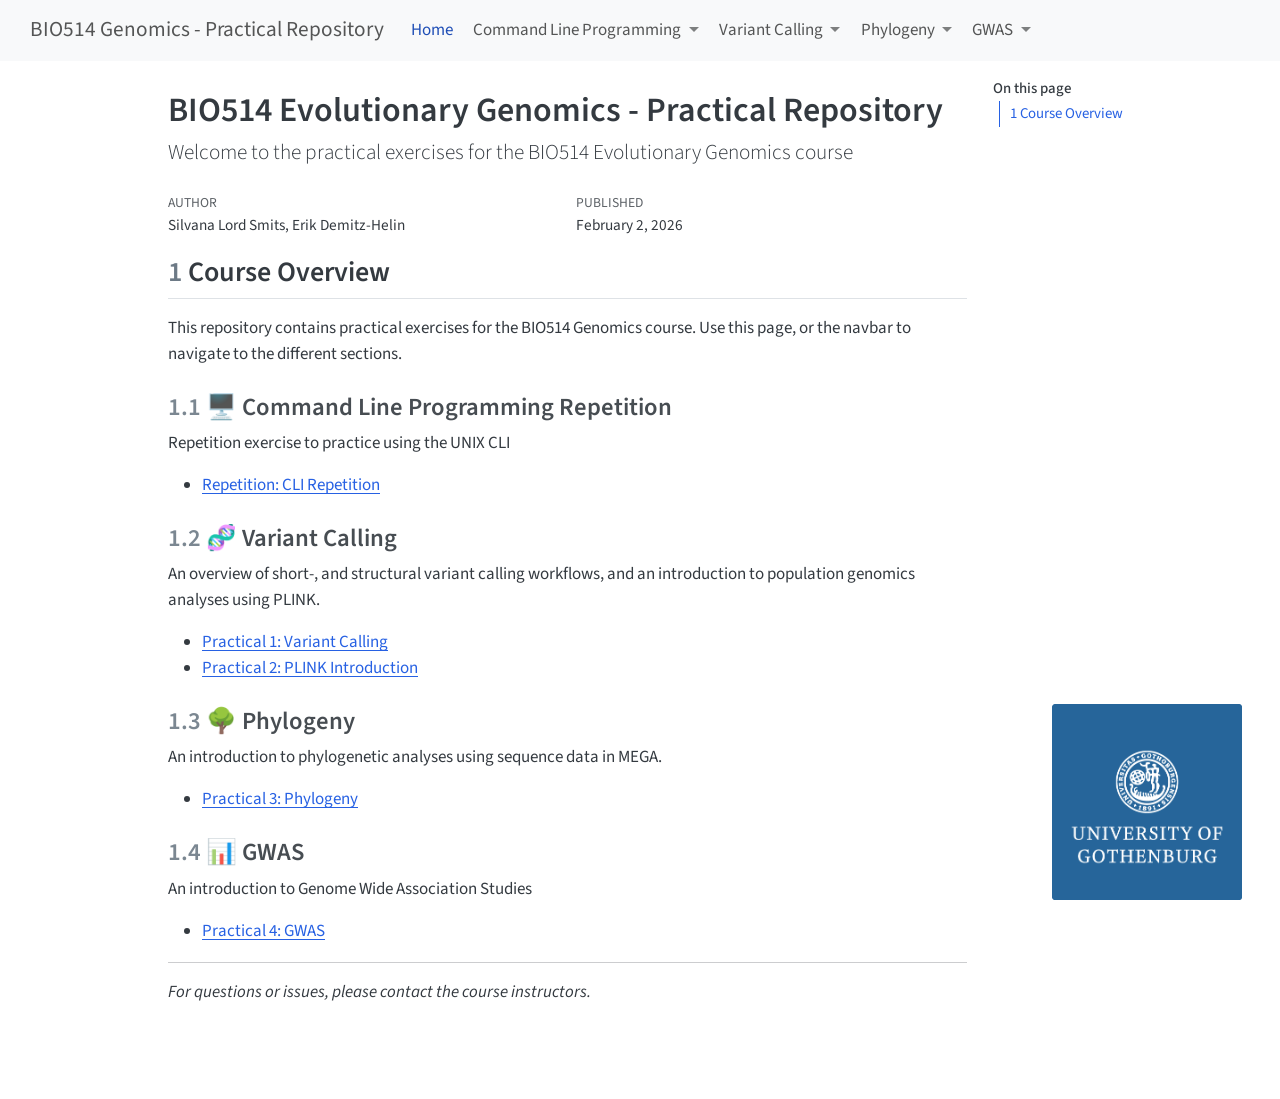
==== index.html @ 04f2d273 "Built site for gh-pages" ====
<!DOCTYPE html>
<html xmlns="http://www.w3.org/1999/xhtml" lang="en" xml:lang="en"><head>

<meta charset="utf-8">
<meta name="generator" content="quarto-1.7.32">

<meta name="viewport" content="width=device-width, initial-scale=1.0, user-scalable=yes">

<meta name="author" content="Silvana Lord Smits, Erik Demitz-Helin">
<meta name="dcterms.date" content="2026-02-02">

<title>BIO514 Evolutionary Genomics - Practical Repository – BIO514 Genomics - Practical Repository</title>
<style>
code{white-space: pre-wrap;}
span.smallcaps{font-variant: small-caps;}
div.columns{display: flex; gap: min(4vw, 1.5em);}
div.column{flex: auto; overflow-x: auto;}
div.hanging-indent{margin-left: 1.5em; text-indent: -1.5em;}
ul.task-list{list-style: none;}
ul.task-list li input[type="checkbox"] {
  width: 0.8em;
  margin: 0 0.8em 0.2em -1em; /* quarto-specific, see https://github.com/quarto-dev/quarto-cli/issues/4556 */ 
  vertical-align: middle;
}
</style>


<script src="site_libs/quarto-nav/quarto-nav.js"></script>
<script src="site_libs/quarto-nav/headroom.min.js"></script>
<script src="site_libs/clipboard/clipboard.min.js"></script>
<script src="site_libs/quarto-search/autocomplete.umd.js"></script>
<script src="site_libs/quarto-search/fuse.min.js"></script>
<script src="site_libs/quarto-search/quarto-search.js"></script>
<meta name="quarto:offset" content="./">
<script src="site_libs/quarto-html/quarto.js" type="module"></script>
<script src="site_libs/quarto-html/tabsets/tabsets.js" type="module"></script>
<script src="site_libs/quarto-html/popper.min.js"></script>
<script src="site_libs/quarto-html/tippy.umd.min.js"></script>
<script src="site_libs/quarto-html/anchor.min.js"></script>
<link href="site_libs/quarto-html/tippy.css" rel="stylesheet">
<link href="site_libs/quarto-html/quarto-syntax-highlighting-37eea08aefeeee20ff55810ff984fec1.css" rel="stylesheet" id="quarto-text-highlighting-styles">
<script src="site_libs/bootstrap/bootstrap.min.js"></script>
<link href="site_libs/bootstrap/bootstrap-icons.css" rel="stylesheet">
<link href="site_libs/bootstrap/bootstrap-adb0c71b403cee9d90411bdf5bf74095.min.css" rel="stylesheet" append-hash="true" id="quarto-bootstrap" data-mode="light">
<script id="quarto-search-options" type="application/json">{
  "location": "navbar",
  "copy-button": false,
  "collapse-after": 3,
  "panel-placement": "end",
  "type": "overlay",
  "limit": 50,
  "keyboard-shortcut": [
    "f",
    "/",
    "s"
  ],
  "show-item-context": false,
  "language": {
    "search-no-results-text": "No results",
    "search-matching-documents-text": "matching documents",
    "search-copy-link-title": "Copy link to search",
    "search-hide-matches-text": "Hide additional matches",
    "search-more-match-text": "more match in this document",
    "search-more-matches-text": "more matches in this document",
    "search-clear-button-title": "Clear",
    "search-text-placeholder": "",
    "search-detached-cancel-button-title": "Cancel",
    "search-submit-button-title": "Submit",
    "search-label": "Search"
  }
}</script>


<link rel="stylesheet" href="pages/styles.css">
</head>

<body class="nav-fixed quarto-light">

<div id="quarto-search-results"></div>
  <header id="quarto-header" class="headroom fixed-top">
    <nav class="navbar navbar-expand-lg " data-bs-theme="dark">
      <div class="navbar-container container-fluid">
      <div class="navbar-brand-container mx-auto">
    <a class="navbar-brand" href="./index.html">
    <span class="navbar-title">BIO514 Genomics - Practical Repository</span>
    </a>
  </div>
            <div id="quarto-search" class="" title="Search"></div>
          <button class="navbar-toggler" type="button" data-bs-toggle="collapse" data-bs-target="#navbarCollapse" aria-controls="navbarCollapse" role="menu" aria-expanded="false" aria-label="Toggle navigation" onclick="if (window.quartoToggleHeadroom) { window.quartoToggleHeadroom(); }">
  <span class="navbar-toggler-icon"></span>
</button>
          <div class="collapse navbar-collapse" id="navbarCollapse">
            <ul class="navbar-nav navbar-nav-scroll me-auto">
  <li class="nav-item">
    <a class="nav-link active" href="./index.html" aria-current="page"> 
<span class="menu-text">Home</span></a>
  </li>  
  <li class="nav-item dropdown ">
    <a class="nav-link dropdown-toggle" href="#" id="nav-menu-command-line-programming" role="link" data-bs-toggle="dropdown" aria-expanded="false">
 <span class="menu-text">Command Line Programming</span>
    </a>
    <ul class="dropdown-menu" aria-labelledby="nav-menu-command-line-programming">    
        <li class="dropdown-header">Command Line Programming Repetition</li>
        <li>
    <a class="dropdown-item" href="./practicals/Practicals - CLI/PRACTICAL_COMMAND_LINE_REPETITION.html">
 <span class="dropdown-text">Repetition: CLI Repetition</span></a>
  </li>  
    </ul>
  </li>
  <li class="nav-item dropdown ">
    <a class="nav-link dropdown-toggle" href="#" id="nav-menu-variant-calling" role="link" data-bs-toggle="dropdown" aria-expanded="false">
 <span class="menu-text">Variant Calling</span>
    </a>
    <ul class="dropdown-menu" aria-labelledby="nav-menu-variant-calling">    
        <li class="dropdown-header">Variant Calling</li>
        <li>
    <a class="dropdown-item" href="./practicals/Practicals - Variant Calling/PRACTICAL_VARIANT_CALLING.html">
 <span class="dropdown-text">Practical 1: Variant Calling</span></a>
  </li>  
        <li>
    <a class="dropdown-item" href="./practicals/Practicals - Variant Calling/PRACTICAL_PLINK_INTRO.html">
 <span class="dropdown-text">Practical 2: PLINK Introduction</span></a>
  </li>  
    </ul>
  </li>
  <li class="nav-item dropdown ">
    <a class="nav-link dropdown-toggle" href="#" id="nav-menu-phylogeny" role="link" data-bs-toggle="dropdown" aria-expanded="false">
 <span class="menu-text">Phylogeny</span>
    </a>
    <ul class="dropdown-menu" aria-labelledby="nav-menu-phylogeny">    
        <li>
    <a class="dropdown-item" href="./practicals/Practicals - Phylogeny/PRACTICAL_PHYLOGENY.html">
 <span class="dropdown-text">Practical 3: Phylogeny</span></a>
  </li>  
    </ul>
  </li>
  <li class="nav-item dropdown ">
    <a class="nav-link dropdown-toggle" href="#" id="nav-menu-gwas" role="link" data-bs-toggle="dropdown" aria-expanded="false">
 <span class="menu-text">GWAS</span>
    </a>
    <ul class="dropdown-menu" aria-labelledby="nav-menu-gwas">    
        <li>
    <a class="dropdown-item" href="./practicals/Practicals - Phylogeny/PRACTICAL_GWAS.qmd">
 <span class="dropdown-text">Practical 3: GWAS</span></a>
  </li>  
    </ul>
  </li>
</ul>
          </div> <!-- /navcollapse -->
            <div class="quarto-navbar-tools">
</div>
      </div> <!-- /container-fluid -->
    </nav>
</header>
<!-- content -->
<div id="quarto-content" class="quarto-container page-columns page-rows-contents page-layout-article page-navbar">
<!-- sidebar -->
<!-- margin-sidebar -->
    <div id="quarto-margin-sidebar" class="sidebar margin-sidebar">
        <nav id="TOC" role="doc-toc" class="toc-active">
    <h2 id="toc-title">On this page</h2>
   
  <ul>
  <li><a href="#course-overview" id="toc-course-overview" class="nav-link active" data-scroll-target="#course-overview"><span class="header-section-number">1</span> Course Overview</a>
  <ul class="collapse">
  <li><a href="#command-line-programming-repetition" id="toc-command-line-programming-repetition" class="nav-link" data-scroll-target="#command-line-programming-repetition"><span class="header-section-number">1.1</span> 🖥️ Command Line Programming Repetition</a></li>
  <li><a href="#variant-calling" id="toc-variant-calling" class="nav-link" data-scroll-target="#variant-calling"><span class="header-section-number">1.2</span> 🧬 Variant Calling</a></li>
  <li><a href="#phylogeny" id="toc-phylogeny" class="nav-link" data-scroll-target="#phylogeny"><span class="header-section-number">1.3</span> 🌳 Phylogeny</a></li>
  <li><a href="#gwas" id="toc-gwas" class="nav-link" data-scroll-target="#gwas"><span class="header-section-number">1.4</span> 📊 GWAS</a></li>
  </ul></li>
  </ul>
</nav>
    </div>
<!-- main -->
<main class="content" id="quarto-document-content">

<header id="title-block-header" class="quarto-title-block default">
<div class="quarto-title">
<h1 class="title">BIO514 Evolutionary Genomics - Practical Repository</h1>
<p class="subtitle lead">Welcome to the practical exercises for the BIO514 Evolutionary Genomics course</p>
</div>



<div class="quarto-title-meta">

    <div>
    <div class="quarto-title-meta-heading">Author</div>
    <div class="quarto-title-meta-contents">
             <p>Silvana Lord Smits, Erik Demitz-Helin </p>
          </div>
  </div>
    
    <div>
    <div class="quarto-title-meta-heading">Published</div>
    <div class="quarto-title-meta-contents">
      <p class="date">February 2, 2026</p>
    </div>
  </div>
  
    
  </div>
  


</header>


<section id="course-overview" class="level2" data-number="1">
<h2 data-number="1" class="anchored" data-anchor-id="course-overview"><span class="header-section-number">1</span> Course Overview</h2>
<p>This repository contains practical exercises for the BIO514 Genomics course. Use this page, or the navbar to navigate to the different sections.</p>
<section id="command-line-programming-repetition" class="level3" data-number="1.1">
<h3 data-number="1.1" class="anchored" data-anchor-id="command-line-programming-repetition"><span class="header-section-number">1.1</span> 🖥️ Command Line Programming Repetition</h3>
<p>Repetition exercise to practice using the UNIX CLI</p>
<ul>
<li><strong><a href="./practicals/Practicals - CLI/PRACTICAL_COMMAND_LINE_REPETITION.html">Repetition: CLI Repetition</a></strong></li>
</ul>
</section>
<section id="variant-calling" class="level3" data-number="1.2">
<h3 data-number="1.2" class="anchored" data-anchor-id="variant-calling"><span class="header-section-number">1.2</span> 🧬 Variant Calling</h3>
<p>An overview of short-, and structural variant calling workflows, and an introduction to population genomics analyses using PLINK.</p>
<ul>
<li><strong><a href="./practicals/Practicals - Variant Calling/PRACTICAL_VARIANT_CALLING.html">Practical 1: Variant Calling</a></strong></li>
<li><strong><a href="./practicals/Practicals - Variant Calling/PRACTICAL_PLINK_INTRO.html">Practical 2: PLINK Introduction</a></strong></li>
</ul>
</section>
<section id="phylogeny" class="level3" data-number="1.3">
<h3 data-number="1.3" class="anchored" data-anchor-id="phylogeny"><span class="header-section-number">1.3</span> 🌳 Phylogeny</h3>
<p>An introduction to phylogenetic analyses using sequence data in MEGA.</p>
<ul>
<li><strong><a href="./practicals/Practicals - Phylogeny/PRACTICAL_PHYLOGENY.html">Practical 3: Phylogeny</a></strong></li>
</ul>
</section>
<section id="gwas" class="level3" data-number="1.4">
<h3 data-number="1.4" class="anchored" data-anchor-id="gwas"><span class="header-section-number">1.4</span> 📊 GWAS</h3>
<p>An introduction to Genome Wide Association Studies</p>
<ul>
<li><strong><a href="./practicals/Practicals - GWAS/PRACTICAL_GWAS.html">Practical 4: GWAS</a></strong></li>
</ul>
<hr>
<p><em>For questions or issues, please contact the course instructors.</em></p>


</section>
</section>

</main> <!-- /main -->
<script id="quarto-html-after-body" type="application/javascript">
  window.document.addEventListener("DOMContentLoaded", function (event) {
    const icon = "";
    const anchorJS = new window.AnchorJS();
    anchorJS.options = {
      placement: 'right',
      icon: icon
    };
    anchorJS.add('.anchored');
    const isCodeAnnotation = (el) => {
      for (const clz of el.classList) {
        if (clz.startsWith('code-annotation-')) {                     
          return true;
        }
      }
      return false;
    }
    const onCopySuccess = function(e) {
      // button target
      const button = e.trigger;
      // don't keep focus
      button.blur();
      // flash "checked"
      button.classList.add('code-copy-button-checked');
      var currentTitle = button.getAttribute("title");
      button.setAttribute("title", "Copied!");
      let tooltip;
      if (window.bootstrap) {
        button.setAttribute("data-bs-toggle", "tooltip");
        button.setAttribute("data-bs-placement", "left");
        button.setAttribute("data-bs-title", "Copied!");
        tooltip = new bootstrap.Tooltip(button, 
          { trigger: "manual", 
            customClass: "code-copy-button-tooltip",
            offset: [0, -8]});
        tooltip.show();    
      }
      setTimeout(function() {
        if (tooltip) {
          tooltip.hide();
          button.removeAttribute("data-bs-title");
          button.removeAttribute("data-bs-toggle");
          button.removeAttribute("data-bs-placement");
        }
        button.setAttribute("title", currentTitle);
        button.classList.remove('code-copy-button-checked');
      }, 1000);
      // clear code selection
      e.clearSelection();
    }
    const getTextToCopy = function(trigger) {
        const codeEl = trigger.previousElementSibling.cloneNode(true);
        for (const childEl of codeEl.children) {
          if (isCodeAnnotation(childEl)) {
            childEl.remove();
          }
        }
        return codeEl.innerText;
    }
    const clipboard = new window.ClipboardJS('.code-copy-button:not([data-in-quarto-modal])', {
      text: getTextToCopy
    });
    clipboard.on('success', onCopySuccess);
    if (window.document.getElementById('quarto-embedded-source-code-modal')) {
      const clipboardModal = new window.ClipboardJS('.code-copy-button[data-in-quarto-modal]', {
        text: getTextToCopy,
        container: window.document.getElementById('quarto-embedded-source-code-modal')
      });
      clipboardModal.on('success', onCopySuccess);
    }
      var localhostRegex = new RegExp(/^(?:http|https):\/\/localhost\:?[0-9]*\//);
      var mailtoRegex = new RegExp(/^mailto:/);
        var filterRegex = new RegExp('/' + window.location.host + '/');
      var isInternal = (href) => {
          return filterRegex.test(href) || localhostRegex.test(href) || mailtoRegex.test(href);
      }
      // Inspect non-navigation links and adorn them if external
     var links = window.document.querySelectorAll('a[href]:not(.nav-link):not(.navbar-brand):not(.toc-action):not(.sidebar-link):not(.sidebar-item-toggle):not(.pagination-link):not(.no-external):not([aria-hidden]):not(.dropdown-item):not(.quarto-navigation-tool):not(.about-link)');
      for (var i=0; i<links.length; i++) {
        const link = links[i];
        if (!isInternal(link.href)) {
          // undo the damage that might have been done by quarto-nav.js in the case of
          // links that we want to consider external
          if (link.dataset.originalHref !== undefined) {
            link.href = link.dataset.originalHref;
          }
            // target, if specified
            link.setAttribute("target", "_blank");
            if (link.getAttribute("rel") === null) {
              link.setAttribute("rel", "noopener");
            }
        }
      }
    function tippyHover(el, contentFn, onTriggerFn, onUntriggerFn) {
      const config = {
        allowHTML: true,
        maxWidth: 500,
        delay: 100,
        arrow: false,
        appendTo: function(el) {
            return el.parentElement;
        },
        interactive: true,
        interactiveBorder: 10,
        theme: 'quarto',
        placement: 'bottom-start',
      };
      if (contentFn) {
        config.content = contentFn;
      }
      if (onTriggerFn) {
        config.onTrigger = onTriggerFn;
      }
      if (onUntriggerFn) {
        config.onUntrigger = onUntriggerFn;
      }
      window.tippy(el, config); 
    }
    const noterefs = window.document.querySelectorAll('a[role="doc-noteref"]');
    for (var i=0; i<noterefs.length; i++) {
      const ref = noterefs[i];
      tippyHover(ref, function() {
        // use id or data attribute instead here
        let href = ref.getAttribute('data-footnote-href') || ref.getAttribute('href');
        try { href = new URL(href).hash; } catch {}
        const id = href.replace(/^#\/?/, "");
        const note = window.document.getElementById(id);
        if (note) {
          return note.innerHTML;
        } else {
          return "";
        }
      });
    }
    const xrefs = window.document.querySelectorAll('a.quarto-xref');
    const processXRef = (id, note) => {
      // Strip column container classes
      const stripColumnClz = (el) => {
        el.classList.remove("page-full", "page-columns");
        if (el.children) {
          for (const child of el.children) {
            stripColumnClz(child);
          }
        }
      }
      stripColumnClz(note)
      if (id === null || id.startsWith('sec-')) {
        // Special case sections, only their first couple elements
        const container = document.createElement("div");
        if (note.children && note.children.length > 2) {
          container.appendChild(note.children[0].cloneNode(true));
          for (let i = 1; i < note.children.length; i++) {
            const child = note.children[i];
            if (child.tagName === "P" && child.innerText === "") {
              continue;
            } else {
              container.appendChild(child.cloneNode(true));
              break;
            }
          }
          if (window.Quarto?.typesetMath) {
            window.Quarto.typesetMath(container);
          }
          return container.innerHTML
        } else {
          if (window.Quarto?.typesetMath) {
            window.Quarto.typesetMath(note);
          }
          return note.innerHTML;
        }
      } else {
        // Remove any anchor links if they are present
        const anchorLink = note.querySelector('a.anchorjs-link');
        if (anchorLink) {
          anchorLink.remove();
        }
        if (window.Quarto?.typesetMath) {
          window.Quarto.typesetMath(note);
        }
        if (note.classList.contains("callout")) {
          return note.outerHTML;
        } else {
          return note.innerHTML;
        }
      }
    }
    for (var i=0; i<xrefs.length; i++) {
      const xref = xrefs[i];
      tippyHover(xref, undefined, function(instance) {
        instance.disable();
        let url = xref.getAttribute('href');
        let hash = undefined; 
        if (url.startsWith('#')) {
          hash = url;
        } else {
          try { hash = new URL(url).hash; } catch {}
        }
        if (hash) {
          const id = hash.replace(/^#\/?/, "");
          const note = window.document.getElementById(id);
          if (note !== null) {
            try {
              const html = processXRef(id, note.cloneNode(true));
              instance.setContent(html);
            } finally {
              instance.enable();
              instance.show();
            }
          } else {
            // See if we can fetch this
            fetch(url.split('#')[0])
            .then(res => res.text())
            .then(html => {
              const parser = new DOMParser();
              const htmlDoc = parser.parseFromString(html, "text/html");
              const note = htmlDoc.getElementById(id);
              if (note !== null) {
                const html = processXRef(id, note);
                instance.setContent(html);
              } 
            }).finally(() => {
              instance.enable();
              instance.show();
            });
          }
        } else {
          // See if we can fetch a full url (with no hash to target)
          // This is a special case and we should probably do some content thinning / targeting
          fetch(url)
          .then(res => res.text())
          .then(html => {
            const parser = new DOMParser();
            const htmlDoc = parser.parseFromString(html, "text/html");
            const note = htmlDoc.querySelector('main.content');
            if (note !== null) {
              // This should only happen for chapter cross references
              // (since there is no id in the URL)
              // remove the first header
              if (note.children.length > 0 && note.children[0].tagName === "HEADER") {
                note.children[0].remove();
              }
              const html = processXRef(null, note);
              instance.setContent(html);
            } 
          }).finally(() => {
            instance.enable();
            instance.show();
          });
        }
      }, function(instance) {
      });
    }
        let selectedAnnoteEl;
        const selectorForAnnotation = ( cell, annotation) => {
          let cellAttr = 'data-code-cell="' + cell + '"';
          let lineAttr = 'data-code-annotation="' +  annotation + '"';
          const selector = 'span[' + cellAttr + '][' + lineAttr + ']';
          return selector;
        }
        const selectCodeLines = (annoteEl) => {
          const doc = window.document;
          const targetCell = annoteEl.getAttribute("data-target-cell");
          const targetAnnotation = annoteEl.getAttribute("data-target-annotation");
          const annoteSpan = window.document.querySelector(selectorForAnnotation(targetCell, targetAnnotation));
          const lines = annoteSpan.getAttribute("data-code-lines").split(",");
          const lineIds = lines.map((line) => {
            return targetCell + "-" + line;
          })
          let top = null;
          let height = null;
          let parent = null;
          if (lineIds.length > 0) {
              //compute the position of the single el (top and bottom and make a div)
              const el = window.document.getElementById(lineIds[0]);
              top = el.offsetTop;
              height = el.offsetHeight;
              parent = el.parentElement.parentElement;
            if (lineIds.length > 1) {
              const lastEl = window.document.getElementById(lineIds[lineIds.length - 1]);
              const bottom = lastEl.offsetTop + lastEl.offsetHeight;
              height = bottom - top;
            }
            if (top !== null && height !== null && parent !== null) {
              // cook up a div (if necessary) and position it 
              let div = window.document.getElementById("code-annotation-line-highlight");
              if (div === null) {
                div = window.document.createElement("div");
                div.setAttribute("id", "code-annotation-line-highlight");
                div.style.position = 'absolute';
                parent.appendChild(div);
              }
              div.style.top = top - 2 + "px";
              div.style.height = height + 4 + "px";
              div.style.left = 0;
              let gutterDiv = window.document.getElementById("code-annotation-line-highlight-gutter");
              if (gutterDiv === null) {
                gutterDiv = window.document.createElement("div");
                gutterDiv.setAttribute("id", "code-annotation-line-highlight-gutter");
                gutterDiv.style.position = 'absolute';
                const codeCell = window.document.getElementById(targetCell);
                const gutter = codeCell.querySelector('.code-annotation-gutter');
                gutter.appendChild(gutterDiv);
              }
              gutterDiv.style.top = top - 2 + "px";
              gutterDiv.style.height = height + 4 + "px";
            }
            selectedAnnoteEl = annoteEl;
          }
        };
        const unselectCodeLines = () => {
          const elementsIds = ["code-annotation-line-highlight", "code-annotation-line-highlight-gutter"];
          elementsIds.forEach((elId) => {
            const div = window.document.getElementById(elId);
            if (div) {
              div.remove();
            }
          });
          selectedAnnoteEl = undefined;
        };
          // Handle positioning of the toggle
      window.addEventListener(
        "resize",
        throttle(() => {
          elRect = undefined;
          if (selectedAnnoteEl) {
            selectCodeLines(selectedAnnoteEl);
          }
        }, 10)
      );
      function throttle(fn, ms) {
      let throttle = false;
      let timer;
        return (...args) => {
          if(!throttle) { // first call gets through
              fn.apply(this, args);
              throttle = true;
          } else { // all the others get throttled
              if(timer) clearTimeout(timer); // cancel #2
              timer = setTimeout(() => {
                fn.apply(this, args);
                timer = throttle = false;
              }, ms);
          }
        };
      }
        // Attach click handler to the DT
        const annoteDls = window.document.querySelectorAll('dt[data-target-cell]');
        for (const annoteDlNode of annoteDls) {
          annoteDlNode.addEventListener('click', (event) => {
            const clickedEl = event.target;
            if (clickedEl !== selectedAnnoteEl) {
              unselectCodeLines();
              const activeEl = window.document.querySelector('dt[data-target-cell].code-annotation-active');
              if (activeEl) {
                activeEl.classList.remove('code-annotation-active');
              }
              selectCodeLines(clickedEl);
              clickedEl.classList.add('code-annotation-active');
            } else {
              // Unselect the line
              unselectCodeLines();
              clickedEl.classList.remove('code-annotation-active');
            }
          });
        }
    const findCites = (el) => {
      const parentEl = el.parentElement;
      if (parentEl) {
        const cites = parentEl.dataset.cites;
        if (cites) {
          return {
            el,
            cites: cites.split(' ')
          };
        } else {
          return findCites(el.parentElement)
        }
      } else {
        return undefined;
      }
    };
    var bibliorefs = window.document.querySelectorAll('a[role="doc-biblioref"]');
    for (var i=0; i<bibliorefs.length; i++) {
      const ref = bibliorefs[i];
      const citeInfo = findCites(ref);
      if (citeInfo) {
        tippyHover(citeInfo.el, function() {
          var popup = window.document.createElement('div');
          citeInfo.cites.forEach(function(cite) {
            var citeDiv = window.document.createElement('div');
            citeDiv.classList.add('hanging-indent');
            citeDiv.classList.add('csl-entry');
            var biblioDiv = window.document.getElementById('ref-' + cite);
            if (biblioDiv) {
              citeDiv.innerHTML = biblioDiv.innerHTML;
            }
            popup.appendChild(citeDiv);
          });
          return popup.innerHTML;
        });
      }
    }
  });
  </script>
</div> <!-- /content -->




</body></html>
---- site_libs/quarto-html/tippy.css ----
.tippy-box[data-animation=fade][data-state=hidden]{opacity:0}[data-tippy-root]{max-width:calc(100vw - 10px)}.tippy-box{position:relative;background-color:#333;color:#fff;border-radius:4px;font-size:14px;line-height:1.4;white-space:normal;outline:0;transition-property:transform,visibility,opacity}.tippy-box[data-placement^=top]>.tippy-arrow{bottom:0}.tippy-box[data-placement^=top]>.tippy-arrow:before{bottom:-7px;left:0;border-width:8px 8px 0;border-top-color:initial;transform-origin:center top}.tippy-box[data-placement^=bottom]>.tippy-arrow{top:0}.tippy-box[data-placement^=bottom]>.tippy-arrow:before{top:-7px;left:0;border-width:0 8px 8px;border-bottom-color:initial;transform-origin:center bottom}.tippy-box[data-placement^=left]>.tippy-arrow{right:0}.tippy-box[data-placement^=left]>.tippy-arrow:before{border-width:8px 0 8px 8px;border-left-color:initial;right:-7px;transform-origin:center left}.tippy-box[data-placement^=right]>.tippy-arrow{left:0}.tippy-box[data-placement^=right]>.tippy-arrow:before{left:-7px;border-width:8px 8px 8px 0;border-right-color:initial;transform-origin:center right}.tippy-box[data-inertia][data-state=visible]{transition-timing-function:cubic-bezier(.54,1.5,.38,1.11)}.tippy-arrow{width:16px;height:16px;color:#333}.tippy-arrow:before{content:"";position:absolute;border-color:transparent;border-style:solid}.tippy-content{position:relative;padding:5px 9px;z-index:1}
---- site_libs/quarto-html/quarto-syntax-highlighting-37eea08aefeeee20ff55810ff984fec1.css ----
/* quarto syntax highlight colors */
:root {
  --quarto-hl-ot-color: #003B4F;
  --quarto-hl-at-color: #657422;
  --quarto-hl-ss-color: #20794D;
  --quarto-hl-an-color: #5E5E5E;
  --quarto-hl-fu-color: #4758AB;
  --quarto-hl-st-color: #20794D;
  --quarto-hl-cf-color: #003B4F;
  --quarto-hl-op-color: #5E5E5E;
  --quarto-hl-er-color: #AD0000;
  --quarto-hl-bn-color: #AD0000;
  --quarto-hl-al-color: #AD0000;
  --quarto-hl-va-color: #111111;
  --quarto-hl-bu-color: inherit;
  --quarto-hl-ex-color: inherit;
  --quarto-hl-pp-color: #AD0000;
  --quarto-hl-in-color: #5E5E5E;
  --quarto-hl-vs-color: #20794D;
  --quarto-hl-wa-color: #5E5E5E;
  --quarto-hl-do-color: #5E5E5E;
  --quarto-hl-im-color: #00769E;
  --quarto-hl-ch-color: #20794D;
  --quarto-hl-dt-color: #AD0000;
  --quarto-hl-fl-color: #AD0000;
  --quarto-hl-co-color: #5E5E5E;
  --quarto-hl-cv-color: #5E5E5E;
  --quarto-hl-cn-color: #8f5902;
  --quarto-hl-sc-color: #5E5E5E;
  --quarto-hl-dv-color: #AD0000;
  --quarto-hl-kw-color: #003B4F;
}

/* other quarto variables */
:root {
  --quarto-font-monospace: SFMono-Regular, Menlo, Monaco, Consolas, "Liberation Mono", "Courier New", monospace;
}

/* syntax highlight based on Pandoc's rules */
pre > code.sourceCode > span {
  color: #003B4F;
}

code.sourceCode > span {
  color: #003B4F;
}

div.sourceCode,
div.sourceCode pre.sourceCode {
  color: #003B4F;
}

/* Normal */
code span {
  color: #003B4F;
}

/* Alert */
code span.al {
  color: #AD0000;
  font-style: inherit;
}

/* Annotation */
code span.an {
  color: #5E5E5E;
  font-style: inherit;
}

/* Attribute */
code span.at {
  color: #657422;
  font-style: inherit;
}

/* BaseN */
code span.bn {
  color: #AD0000;
  font-style: inherit;
}

/* BuiltIn */
code span.bu {
  font-style: inherit;
}

/* ControlFlow */
code span.cf {
  color: #003B4F;
  font-weight: bold;
  font-style: inherit;
}

/* Char */
code span.ch {
  color: #20794D;
  font-style: inherit;
}

/* Constant */
code span.cn {
  color: #8f5902;
  font-style: inherit;
}

/* Comment */
code span.co {
  color: #5E5E5E;
  font-style: inherit;
}

/* CommentVar */
code span.cv {
  color: #5E5E5E;
  font-style: italic;
}

/* Documentation */
code span.do {
  color: #5E5E5E;
  font-style: italic;
}

/* DataType */
code span.dt {
  color: #AD0000;
  font-style: inherit;
}

/* DecVal */
code span.dv {
  color: #AD0000;
  font-style: inherit;
}

/* Error */
code span.er {
  color: #AD0000;
  font-style: inherit;
}

/* Extension */
code span.ex {
  font-style: inherit;
}

/* Float */
code span.fl {
  color: #AD0000;
  font-style: inherit;
}

/* Function */
code span.fu {
  color: #4758AB;
  font-style: inherit;
}

/* Import */
code span.im {
  color: #00769E;
  font-style: inherit;
}

/* Information */
code span.in {
  color: #5E5E5E;
  font-style: inherit;
}

/* Keyword */
code span.kw {
  color: #003B4F;
  font-weight: bold;
  font-style: inherit;
}

/* Operator */
code span.op {
  color: #5E5E5E;
  font-style: inherit;
}

/* Other */
code span.ot {
  color: #003B4F;
  font-style: inherit;
}

/* Preprocessor */
code span.pp {
  color: #AD0000;
  font-style: inherit;
}

/* SpecialChar */
code span.sc {
  color: #5E5E5E;
  font-style: inherit;
}

/* SpecialString */
code span.ss {
  color: #20794D;
  font-style: inherit;
}

/* String */
code span.st {
  color: #20794D;
  font-style: inherit;
}

/* Variable */
code span.va {
  color: #111111;
  font-style: inherit;
}

/* VerbatimString */
code span.vs {
  color: #20794D;
  font-style: inherit;
}

/* Warning */
code span.wa {
  color: #5E5E5E;
  font-style: italic;
}

.prevent-inlining {
  content: "</";
}

/*# sourceMappingURL=27d3d809615f7771493d095567f04340.css.map */
---- pages/styles.css ----
/* Custom styles for BIO511 Genomics course website */

body::after {
  content: "";
  /* Use project-relative image located at pages/images/logo.png */
  background-image: url('images/logo.png');
  background-repeat: no-repeat;
  background-position: right 1cm bottom; /* bottom-right with left offset */
  background-size: 190px auto; /* tweak size if needed */
  opacity: 0.85;
  position: fixed;
  inset: 0; /* shorthand for top/right/bottom/left:0 */
  z-index: -1;
  pointer-events: none;
}

/* Optional: reduce visual impact on small screens */
@media (max-width: 1000px) {
  body::after {
    background-size: 120px auto;
    background-position: right 0.5cm bottom;
    opacity: 0.6;
  }
}
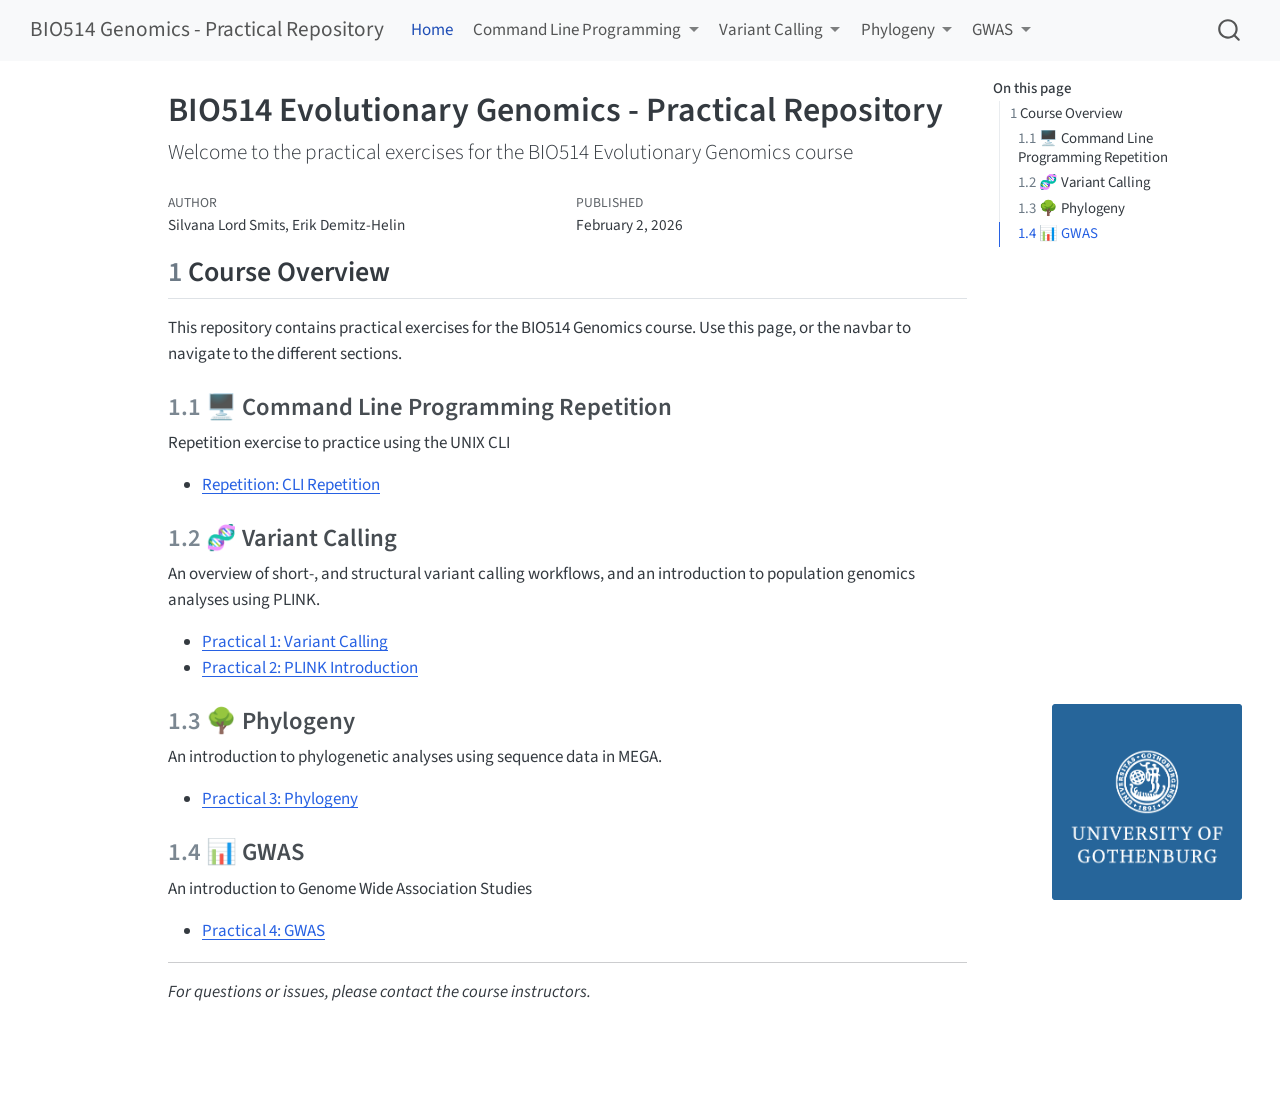
==== commit d21ba98c: "Built site for gh-pages" ====
--- a/index.html
+++ b/index.html
@@ -2,7 +2,7 @@
 <html xmlns="http://www.w3.org/1999/xhtml" lang="en" xml:lang="en"><head>
 
 <meta charset="utf-8">
-<meta name="generator" content="quarto-1.7.32">
+<meta name="generator" content="quarto-1.8.27">
 
 <meta name="viewport" content="width=device-width, initial-scale=1.0, user-scalable=yes">
 
@@ -34,14 +34,15 @@
 <meta name="quarto:offset" content="./">
 <script src="site_libs/quarto-html/quarto.js" type="module"></script>
 <script src="site_libs/quarto-html/tabsets/tabsets.js" type="module"></script>
+<script src="site_libs/quarto-html/axe/axe-check.js" type="module"></script>
 <script src="site_libs/quarto-html/popper.min.js"></script>
 <script src="site_libs/quarto-html/tippy.umd.min.js"></script>
 <script src="site_libs/quarto-html/anchor.min.js"></script>
 <link href="site_libs/quarto-html/tippy.css" rel="stylesheet">
-<link href="site_libs/quarto-html/quarto-syntax-highlighting-37eea08aefeeee20ff55810ff984fec1.css" rel="stylesheet" id="quarto-text-highlighting-styles">
+<link href="site_libs/quarto-html/quarto-syntax-highlighting-ed96de9b727972fe78a7b5d16c58bf87.css" rel="stylesheet" id="quarto-text-highlighting-styles">
 <script src="site_libs/bootstrap/bootstrap.min.js"></script>
 <link href="site_libs/bootstrap/bootstrap-icons.css" rel="stylesheet">
-<link href="site_libs/bootstrap/bootstrap-adb0c71b403cee9d90411bdf5bf74095.min.css" rel="stylesheet" append-hash="true" id="quarto-bootstrap" data-mode="light">
+<link href="site_libs/bootstrap/bootstrap-5a40162867d9b46e4bc73d064fae4bd5.min.css" rel="stylesheet" append-hash="true" id="quarto-bootstrap" data-mode="light">
 <script id="quarto-search-options" type="application/json">{
   "location": "navbar",
   "copy-button": false,
@@ -296,13 +297,14 @@
       e.clearSelection();
     }
     const getTextToCopy = function(trigger) {
-        const codeEl = trigger.previousElementSibling.cloneNode(true);
-        for (const childEl of codeEl.children) {
-          if (isCodeAnnotation(childEl)) {
-            childEl.remove();
-          }
-        }
-        return codeEl.innerText;
+      const outerScaffold = trigger.parentElement.cloneNode(true);
+      const codeEl = outerScaffold.querySelector('code');
+      for (const childEl of codeEl.children) {
+        if (isCodeAnnotation(childEl)) {
+          childEl.remove();
+        }
+      }
+      return codeEl.innerText;
     }
     const clipboard = new window.ClipboardJS('.code-copy-button:not([data-in-quarto-modal])', {
       text: getTextToCopy
@@ -317,7 +319,7 @@
     }
       var localhostRegex = new RegExp(/^(?:http|https):\/\/localhost\:?[0-9]*\//);
       var mailtoRegex = new RegExp(/^mailto:/);
-        var filterRegex = new RegExp('/' + window.location.host + '/');
+        var filterRegex = new RegExp("https:\/\/dodslaser\.github\.io\/BIO514-2026\/");
       var isInternal = (href) => {
           return filterRegex.test(href) || localhostRegex.test(href) || mailtoRegex.test(href);
       }
--- a/site_libs/quarto-html/quarto-syntax-highlighting-ed96de9b727972fe78a7b5d16c58bf87.css
+++ b/site_libs/quarto-html/quarto-syntax-highlighting-ed96de9b727972fe78a7b5d16c58bf87.css
@@ -0,0 +1,236 @@
+/* quarto syntax highlight colors */
+:root {
+  --quarto-hl-ot-color: #003B4F;
+  --quarto-hl-at-color: #657422;
+  --quarto-hl-ss-color: #20794D;
+  --quarto-hl-an-color: #5E5E5E;
+  --quarto-hl-fu-color: #4758AB;
+  --quarto-hl-st-color: #20794D;
+  --quarto-hl-cf-color: #003B4F;
+  --quarto-hl-op-color: #5E5E5E;
+  --quarto-hl-er-color: #AD0000;
+  --quarto-hl-bn-color: #AD0000;
+  --quarto-hl-al-color: #AD0000;
+  --quarto-hl-va-color: #111111;
+  --quarto-hl-bu-color: inherit;
+  --quarto-hl-ex-color: inherit;
+  --quarto-hl-pp-color: #AD0000;
+  --quarto-hl-in-color: #5E5E5E;
+  --quarto-hl-vs-color: #20794D;
+  --quarto-hl-wa-color: #5E5E5E;
+  --quarto-hl-do-color: #5E5E5E;
+  --quarto-hl-im-color: #00769E;
+  --quarto-hl-ch-color: #20794D;
+  --quarto-hl-dt-color: #AD0000;
+  --quarto-hl-fl-color: #AD0000;
+  --quarto-hl-co-color: #5E5E5E;
+  --quarto-hl-cv-color: #5E5E5E;
+  --quarto-hl-cn-color: #8f5902;
+  --quarto-hl-sc-color: #5E5E5E;
+  --quarto-hl-dv-color: #AD0000;
+  --quarto-hl-kw-color: #003B4F;
+}
+
+/* other quarto variables */
+:root {
+  --quarto-font-monospace: SFMono-Regular, Menlo, Monaco, Consolas, "Liberation Mono", "Courier New", monospace;
+}
+
+/* syntax highlight based on Pandoc's rules */
+pre > code.sourceCode > span {
+  color: #003B4F;
+}
+
+code.sourceCode > span {
+  color: #003B4F;
+}
+
+div.sourceCode,
+div.sourceCode pre.sourceCode {
+  color: #003B4F;
+}
+
+/* Normal */
+code span {
+  color: #003B4F;
+}
+
+/* Alert */
+code span.al {
+  color: #AD0000;
+  font-style: inherit;
+}
+
+/* Annotation */
+code span.an {
+  color: #5E5E5E;
+  font-style: inherit;
+}
+
+/* Attribute */
+code span.at {
+  color: #657422;
+  font-style: inherit;
+}
+
+/* BaseN */
+code span.bn {
+  color: #AD0000;
+  font-style: inherit;
+}
+
+/* BuiltIn */
+code span.bu {
+  font-style: inherit;
+}
+
+/* ControlFlow */
+code span.cf {
+  color: #003B4F;
+  font-weight: bold;
+  font-style: inherit;
+}
+
+/* Char */
+code span.ch {
+  color: #20794D;
+  font-style: inherit;
+}
+
+/* Constant */
+code span.cn {
+  color: #8f5902;
+  font-style: inherit;
+}
+
+/* Comment */
+code span.co {
+  color: #5E5E5E;
+  font-style: inherit;
+}
+
+/* CommentVar */
+code span.cv {
+  color: #5E5E5E;
+  font-style: italic;
+}
+
+/* Documentation */
+code span.do {
+  color: #5E5E5E;
+  font-style: italic;
+}
+
+/* DataType */
+code span.dt {
+  color: #AD0000;
+  font-style: inherit;
+}
+
+/* DecVal */
+code span.dv {
+  color: #AD0000;
+  font-style: inherit;
+}
+
+/* Error */
+code span.er {
+  color: #AD0000;
+  font-style: inherit;
+}
+
+/* Extension */
+code span.ex {
+  font-style: inherit;
+}
+
+/* Float */
+code span.fl {
+  color: #AD0000;
+  font-style: inherit;
+}
+
+/* Function */
+code span.fu {
+  color: #4758AB;
+  font-style: inherit;
+}
+
+/* Import */
+code span.im {
+  color: #00769E;
+  font-style: inherit;
+}
+
+/* Information */
+code span.in {
+  color: #5E5E5E;
+  font-style: inherit;
+}
+
+/* Keyword */
+code span.kw {
+  color: #003B4F;
+  font-weight: bold;
+  font-style: inherit;
+}
+
+/* Operator */
+code span.op {
+  color: #5E5E5E;
+  font-style: inherit;
+}
+
+/* Other */
+code span.ot {
+  color: #003B4F;
+  font-style: inherit;
+}
+
+/* Preprocessor */
+code span.pp {
+  color: #AD0000;
+  font-style: inherit;
+}
+
+/* SpecialChar */
+code span.sc {
+  color: #5E5E5E;
+  font-style: inherit;
+}
+
+/* SpecialString */
+code span.ss {
+  color: #20794D;
+  font-style: inherit;
+}
+
+/* String */
+code span.st {
+  color: #20794D;
+  font-style: inherit;
+}
+
+/* Variable */
+code span.va {
+  color: #111111;
+  font-style: inherit;
+}
+
+/* VerbatimString */
+code span.vs {
+  color: #20794D;
+  font-style: inherit;
+}
+
+/* Warning */
+code span.wa {
+  color: #5E5E5E;
+  font-style: italic;
+}
+
+.prevent-inlining {
+  content: "</";
+}
+
+/*# sourceMappingURL=0920dd6d7437995b8cdf7429764427b1.css.map */
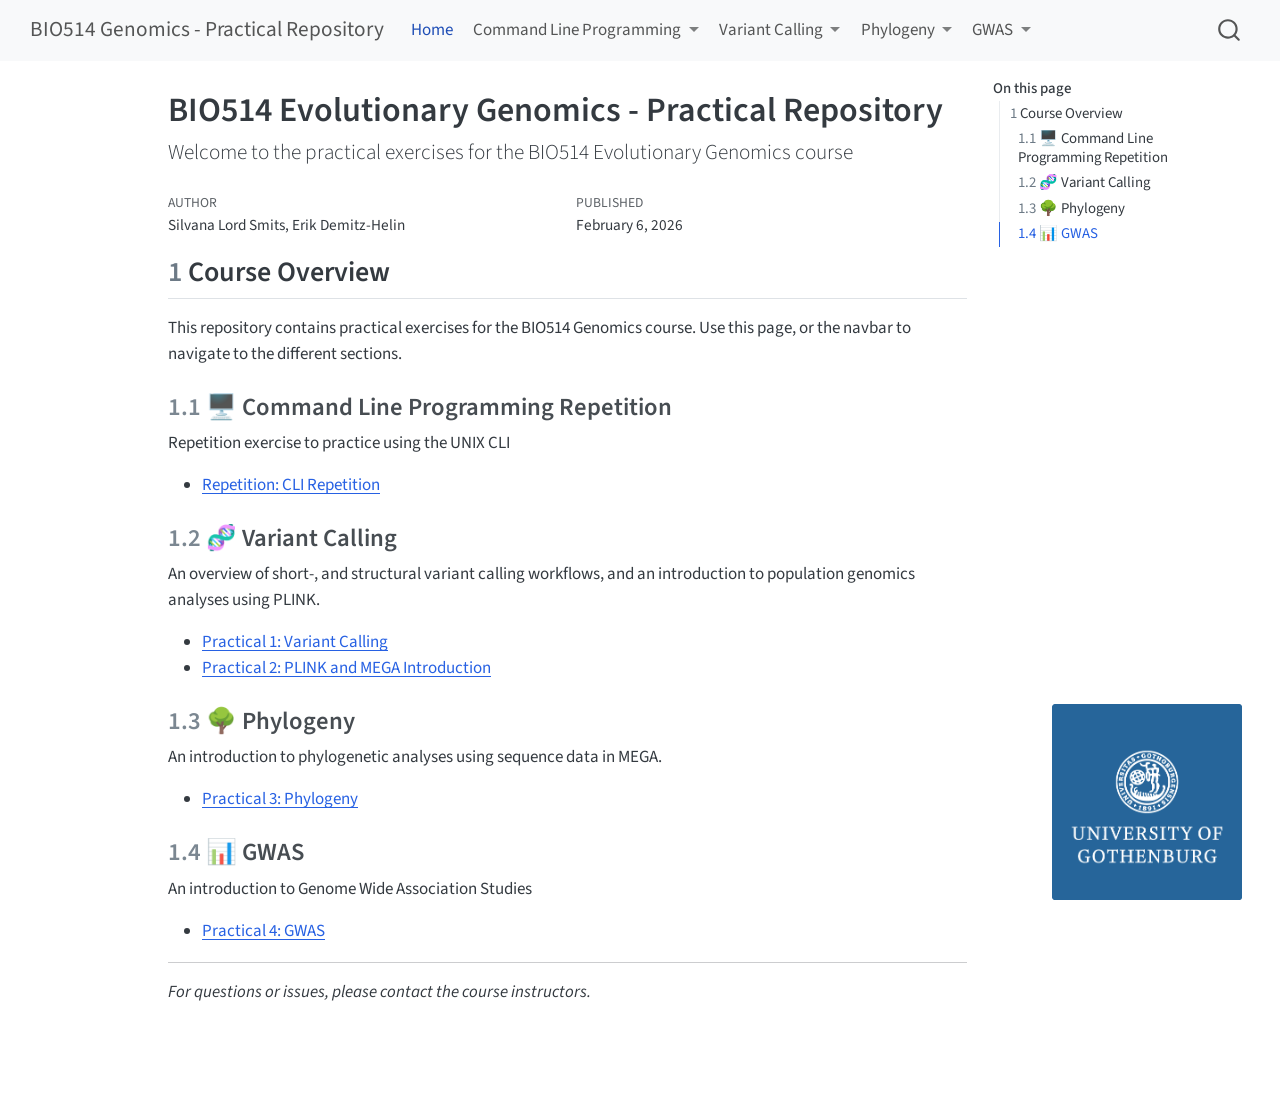
==== commit 1d6ab684: "Built site for gh-pages" ====
--- a/index.html
+++ b/index.html
@@ -7,7 +7,7 @@
 <meta name="viewport" content="width=device-width, initial-scale=1.0, user-scalable=yes">
 
 <meta name="author" content="Silvana Lord Smits, Erik Demitz-Helin">
-<meta name="dcterms.date" content="2026-02-02">
+<meta name="dcterms.date" content="2026-02-06">
 
 <title>BIO514 Evolutionary Genomics - Practical Repository – BIO514 Genomics - Practical Repository</title>
 <style>
@@ -119,7 +119,7 @@
  <span class="dropdown-text">Practical 1: Variant Calling</span></a>
   </li>  
         <li>
-    <a class="dropdown-item" href="./practicals/Practicals - Variant Calling/PRACTICAL_PLINK_INTRO.html">
+    <a class="dropdown-item" href="./practicals/Practicals - Variant Calling/PRACTICAL_PLINK_INTRO.qmd">
  <span class="dropdown-text">Practical 2: PLINK Introduction</span></a>
   </li>  
     </ul>
@@ -195,7 +195,7 @@
     <div>
     <div class="quarto-title-meta-heading">Published</div>
     <div class="quarto-title-meta-contents">
-      <p class="date">February 2, 2026</p>
+      <p class="date">February 6, 2026</p>
     </div>
   </div>
   
@@ -222,7 +222,7 @@
 <p>An overview of short-, and structural variant calling workflows, and an introduction to population genomics analyses using PLINK.</p>
 <ul>
 <li><strong><a href="./practicals/Practicals - Variant Calling/PRACTICAL_VARIANT_CALLING.html">Practical 1: Variant Calling</a></strong></li>
-<li><strong><a href="./practicals/Practicals - Variant Calling/PRACTICAL_PLINK_INTRO.html">Practical 2: PLINK Introduction</a></strong></li>
+<li><strong><a href="./practicals/Practicals - Variant Calling/PRACTICAL_PLINK_MEGA_INTRO.html">Practical 2: PLINK and MEGA Introduction</a></strong></li>
 </ul>
 </section>
 <section id="phylogeny" class="level3" data-number="1.3">
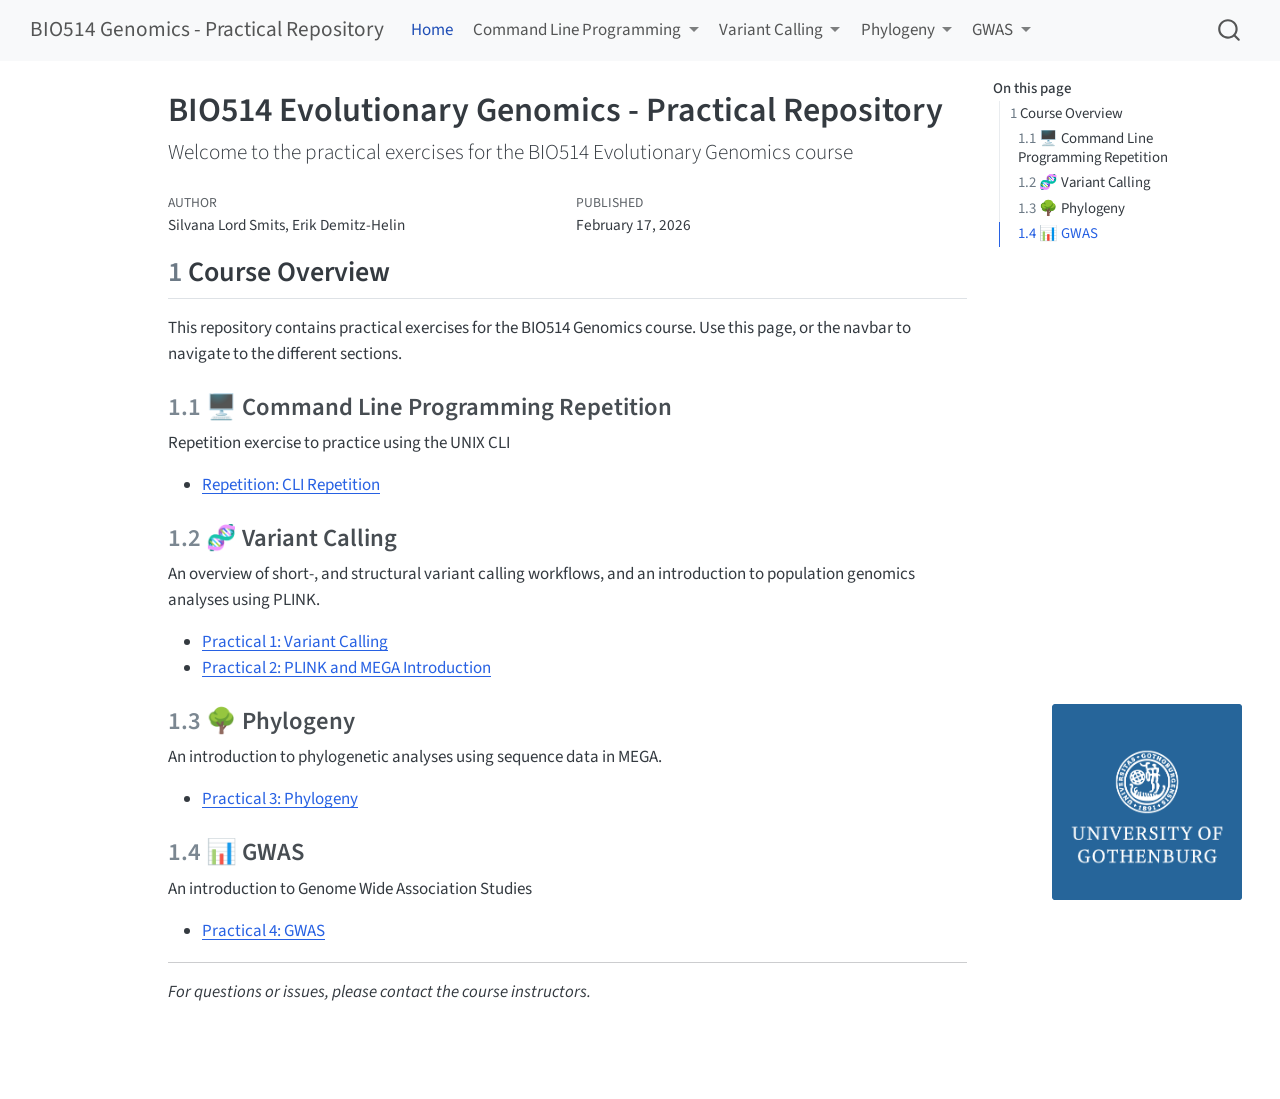
==== commit e283d7bf: "Built site for gh-pages" ====
--- a/index.html
+++ b/index.html
@@ -7,7 +7,7 @@
 <meta name="viewport" content="width=device-width, initial-scale=1.0, user-scalable=yes">
 
 <meta name="author" content="Silvana Lord Smits, Erik Demitz-Helin">
-<meta name="dcterms.date" content="2026-02-06">
+<meta name="dcterms.date" content="2026-02-17">
 
 <title>BIO514 Evolutionary Genomics - Practical Repository – BIO514 Genomics - Practical Repository</title>
 <style>
@@ -42,7 +42,7 @@
 <link href="site_libs/quarto-html/quarto-syntax-highlighting-ed96de9b727972fe78a7b5d16c58bf87.css" rel="stylesheet" id="quarto-text-highlighting-styles">
 <script src="site_libs/bootstrap/bootstrap.min.js"></script>
 <link href="site_libs/bootstrap/bootstrap-icons.css" rel="stylesheet">
-<link href="site_libs/bootstrap/bootstrap-5a40162867d9b46e4bc73d064fae4bd5.min.css" rel="stylesheet" append-hash="true" id="quarto-bootstrap" data-mode="light">
+<link href="site_libs/bootstrap/bootstrap-ed06b1a8fbb9871e551c89be113db626.min.css" rel="stylesheet" append-hash="true" id="quarto-bootstrap" data-mode="light">
 <script id="quarto-search-options" type="application/json">{
   "location": "navbar",
   "copy-button": false,
@@ -195,7 +195,7 @@
     <div>
     <div class="quarto-title-meta-heading">Published</div>
     <div class="quarto-title-meta-contents">
-      <p class="date">February 6, 2026</p>
+      <p class="date">February 17, 2026</p>
     </div>
   </div>
   
